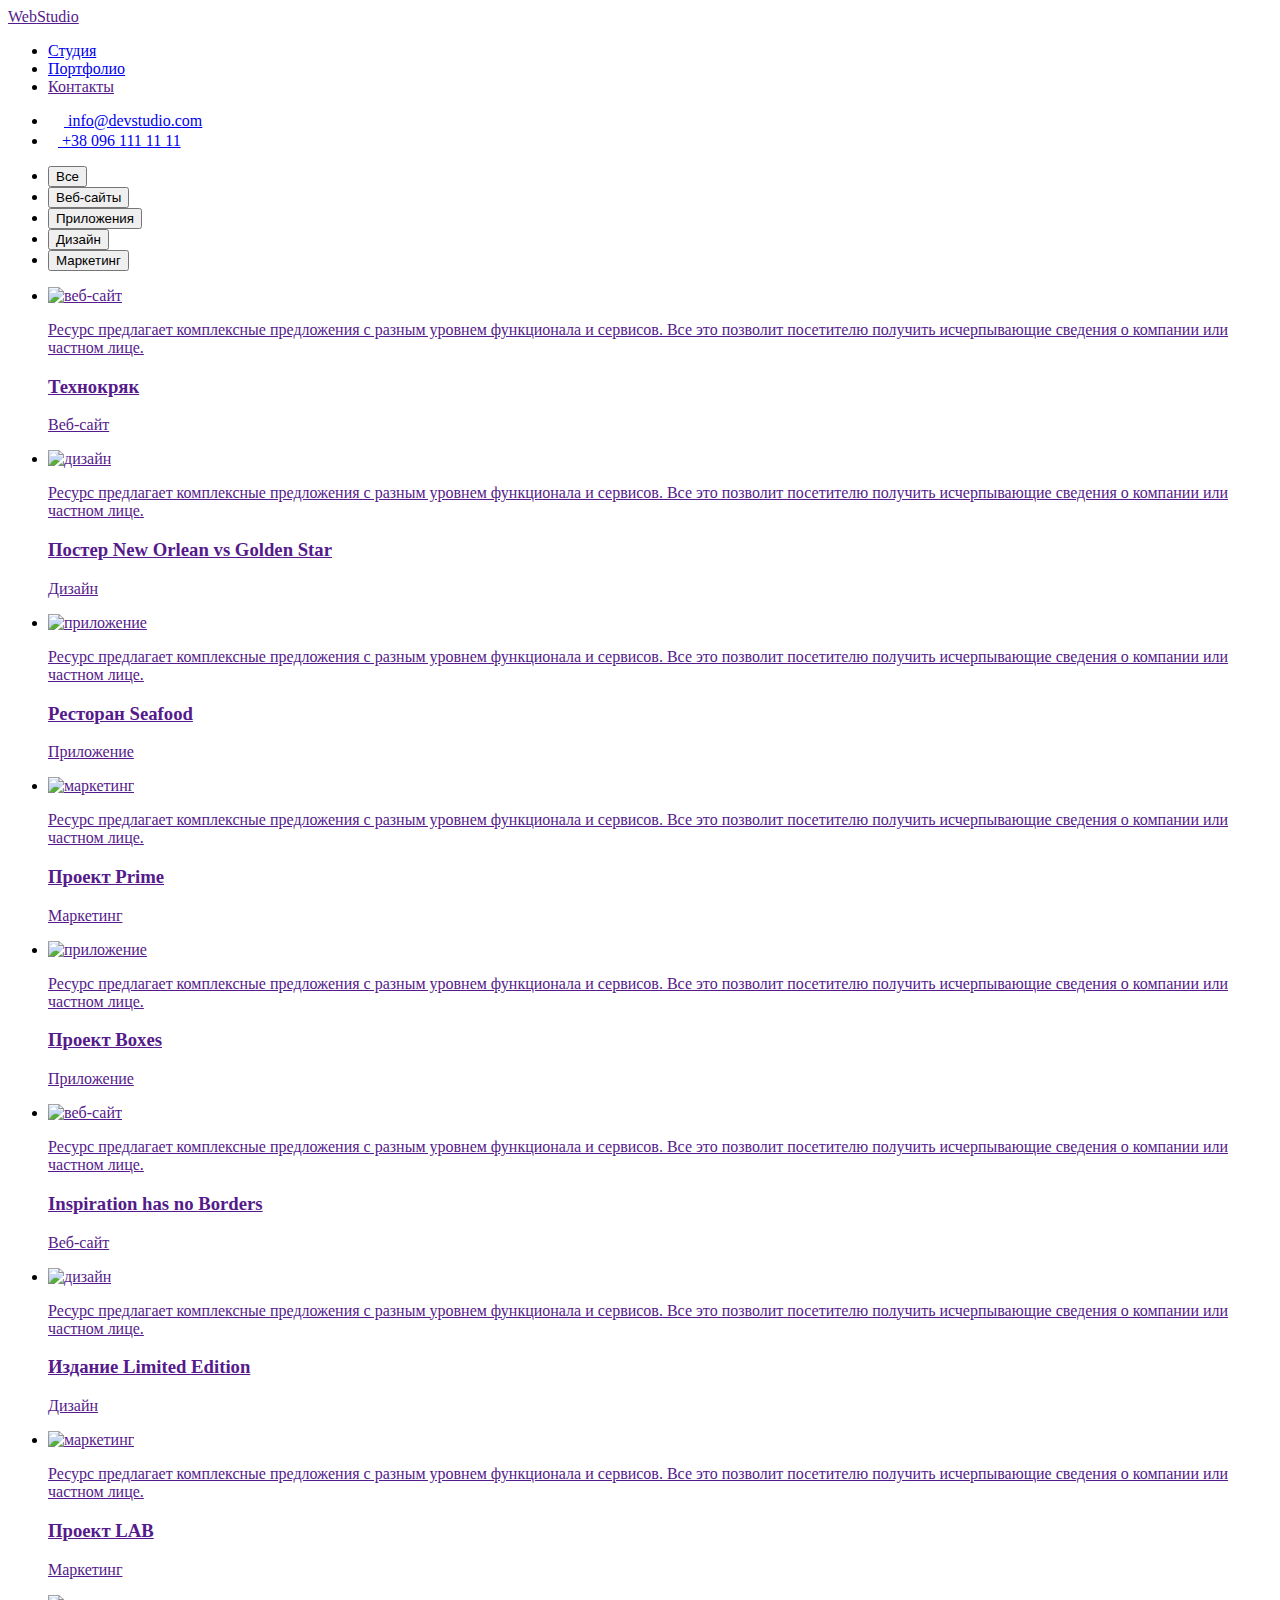
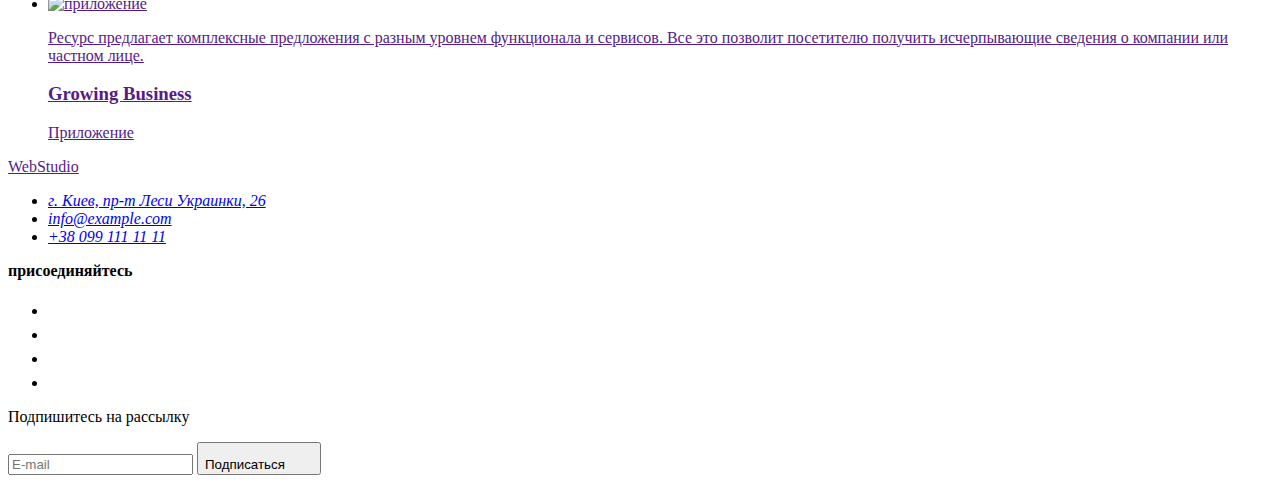
==== portfolio.html @ 30b3a6b4 "7.0" ====
<!DOCTYPE html>
<html lang="ru">
<head>
    <meta charset="UTF-8">
    <meta http-equiv="X-UA-Compatible" content="IE=edge">
    <meta name="viewport" content="width=device-width, initial-scale=1.0">
    <title>Document</title>
    <link rel="preconnect" href="https://fonts.googleapis.com">
<link rel="preconnect" href="https://fonts.gstatic.com" crossorigin>
<link href="https://fonts.googleapis.com/css2?family=Raleway:wght@700&family=Roboto:wght@400;500;700;900&display=swap" rel="stylesheet">
<link rel="stylesheet" href="https://cdnjs.cloudflare.com/ajax/libs/modern-normalize/1.1.0/modern-normalize.min.css" integrity="sha512-wpPYUAdjBVSE4KJnH1VR1HeZfpl1ub8YT/NKx4PuQ5NmX2tKuGu6U/JRp5y+Y8XG2tV+wKQpNHVUX03MfMFn9Q==" crossorigin="anonymous" referrerpolicy="no-referrer" />
<link rel="stylesheet" href="./css/styles.css" />
</head>
<body>
    
    <header class="header">
        <div class="container">
    <nav class="header-nav">
        <a class="logo link" href="" lang="en">Web<span class="logo-accent">Studio</span></a>
        
    <ul class="header-list list"> 
        <li class="header-item"><a href="./index.html" class="header-link link studia ">Студия</a></li>
        <li class="header-item"><a href="./portfolio.html" class="header-link link portfolio curent">Портфолио</a></li>
        <li class="header-item"><a href="" class="header-link link contacts">Контакты</a></li>
    </ul>
    </nav>
    <ul class="header-connect list">
        <li class="header-connect-item"><a href="mailto:info@devstudio.com" class="header-mail link">
            <svg class="header-icon" width="16" height="12">
                <use href="./img/icons-four.svg#icon-envelope"></use>
            </svg> info@devstudio.com</a>
        </li>
        <li class="header-connect-item"><a href="tel:+380961111111" class="header-tel link">
            <svg class="header-icon" width="10" height="16">
                <use href="./img/icons-four.svg#icon-Vector"></use>
            </svg> +38 096 111 11 11</a>
        </li>
    </ul>
    </div>
    
    </header>
    <main>
<section class="main-box">
    <div class="container">
    <ul class="main-list list">
        <li class="main-item"><button type="button" class="main-btn">Все</button></li>
        <li class="main-item"><button type="button" class="main-btn">Веб-сайты</button></li>
        <li class="main-item"><button type="button" class="main-btn">Приложения</button></li>
        <li class="main-item"><button type="button" class="main-btn">Дизайн</button></li>
        <li class="main-item"><button type="button" class="main-btn">Маркетинг</button></li>
    </ul>
    <ul class="box-list list">
        <li class="box-item">
            <div class="box-wrap"><a href="" class="box-link link"> <img src="./images/img1.jpg" alt="веб-сайт" width="370" height="294" class="box-photo">
                <p class="box-pre-text">Ресурс предлагает комплексные предложения с разным уровнем функционала и сервисов. Все это позволит посетителю получить исчерпывающие сведения о компании или частном лице.</p>
            </div>
        <div class="about-box">
        <h3 class="box-title">Технокряк</h3>
                    <p class="box-text">Веб-сайт</p>
            </div>    
        </a>
        </li>
        <li class="box-item " >
            <div class="box-wrap">
                <a href="" class="box-link link">  <img src="./images/img2.jpg" alt="дизайн" width="370" height="294" class="box-photo">
                    <p class="box-pre-text">Ресурс предлагает комплексные предложения с разным уровнем функционала и сервисов. Все это позволит посетителю получить исчерпывающие сведения о компании или частном лице.</p>
            </div>
        <div class="about-box">     
        <h3 class="box-title">Постер New Orlean vs Golden Star</h3>
                    <p class="box-text">Дизайн</p>
        </div>     
            </a>
        </li>
        <li class="box-item">
            <div class="box-wrap">
                <a href="" class="box-link link"><img src="./images/img3.jpg" alt="приложение" width="370" height="294" class="box-photo">
                    <p class="box-pre-text">Ресурс предлагает комплексные предложения с разным уровнем функционала и сервисов. Все это позволит посетителю получить исчерпывающие сведения о компании или частном лице.</p>
            </div>
            <div class="about-box">   
            <h3 class="box-title">Ресторан Seafood</h3>
                    <p class="box-text">Приложение</p>
            </div>    
        </a>
        </li>
        <li class="box-item">
            <div class="box-wrap">
                <a href="" class="box-link link"><img src="./images/img4.jpg" alt="маркетинг" width="370" height="294" class="box-photo">
                    <p class="box-pre-text">Ресурс предлагает комплексные предложения с разным уровнем функционала и сервисов. Все это позволит посетителю получить исчерпывающие сведения о компании или частном лице.</p>
            </div>
            <div class="about-box">    
            <h3 class="box-title">Проект Prime</h3>
                    <p class="box-text">Маркетинг</p>
            </div>    
            </a>
        </li>
        <li class="box-item">
            <div class="box-wrap">
                <a href="" class="box-link link"><img src="./images/img5.jpg" alt="приложение" width="370" height="294" class="box-photo">
                    <p class="box-pre-text">Ресурс предлагает комплексные предложения с разным уровнем функционала и сервисов. Все это позволит посетителю получить исчерпывающие сведения о компании или частном лице.</p>
            </div>
            <div class="about-box">    
            <h3 class="box-title">Проект Boxes</h3>
                    <p class="box-text">Приложение</p>
            </div>    
            </a>
        </li>
        <li class="box-item">
            <div class="box-wrap">
                <a href="" class="box-link link"><img src="./images/img6.jpg" alt="веб-сайт" width="370" height="294" class="box-photo">
                    <p class="box-pre-text">Ресурс предлагает комплексные предложения с разным уровнем функционала и сервисов. Все это позволит посетителю получить исчерпывающие сведения о компании или частном лице.</p>
            </div>
            <div class="about-box">    
            <h3 class="box-title">Inspiration has no Borders</h3>
                    <p class="box-text">Веб-сайт</p>
            </div>    
            </a>
        </li>
        <li class="box-item">
            <div class="box-wrap">
                <a href="" class="box-link link"><img src="./images/img7.jpg" alt="дизайн" width="370" height="294" class="box-photo">
                    <p class="box-pre-text">Ресурс предлагает комплексные предложения с разным уровнем функционала и сервисов. Все это позволит посетителю получить исчерпывающие сведения о компании или частном лице.</p>
            </div>
            <div class="about-box">    
            <h3 class="box-title">Издание Limited Edition</h3>
                    <p class="box-text">Дизайн</p>
            </div>    
            </a>
        </li>
        <li class="box-item">
            <div class="box-wrap">
                <a href="" class="box-link link"><img src="./images/img8.jpg" alt="маркетинг" width="370" height="294" class="box-photo">
                    <p class="box-pre-text">Ресурс предлагает комплексные предложения с разным уровнем функционала и сервисов. Все это позволит посетителю получить исчерпывающие сведения о компании или частном лице.</p>
            </div>
            <div class="about-box">    
            <h3 class="box-title">Проект LAB</h3>
                    <p class="box-text">Маркетинг</p>
            </div>    
            </a>
        </li>
        <li class="box-item">
            <div class="box-wrap">
                <a href="" class="box-link link"><img src="./images/img9.jpg" alt="приложение" width="370" height="294" class="box-photo">
                    <p class="box-pre-text">Ресурс предлагает комплексные предложения с разным уровнем функционала и сервисов. Все это позволит посетителю получить исчерпывающие сведения о компании или частном лице.</p>
            </div>
            <div class="about-box">    
            <h3 class="box-title">Growing Business</h3>
                    <p class="box-text">Приложение</p>
            </div>    
            </a>
        </li>
    </ul>
</div>
</section>
    </main>
    <footer class="footer">
        <div class="footer-container container">
        <div class="address-container">   
        <a class="logo link" href="" lang="en">Web<span class="logo-accent-two">Studio</span></a>
        <address>
            <ul class="footer-list list">
            <li class="footer-item"><a href="https://bit.ly/3pXMvUd" target="_blank" rel="noopener noreferrer" class="footer-link-place link">г. Киев, пр-т
                Леси Украинки, 26</a> </li>
            <li class="footer-item"><a href="mailto:info@example.com" class="footer-mail link">info@example.com</a> </li>
            <li class="footer-item"><a href="tel:+380991111111" class="footer-tel link">+38 099 111 11 11</a> </li>
            </ul>
        </address>
        </div>
        <div class="join">
            <strong class="join-title">присоединяйтесь</strong>
            <ul class="join-list list">
                <li class="join-item">
                    <a href="" class="join-link link">
                        <svg class="join-icon" width="20" height="20">
                            <use href="./img/icons.svg#icon-instagram-2-1"></use>
                        </svg>
                    </a>
                </li>
                <li class="join-item">
                    <a href="" class="join-link link">
                        <svg class="join-icon" width="20" height="20">
                            <use href="./img/icons.svg#icon-twitter-1-1"></use>
                        </svg>
                    </a>
                </li>
                <li class="join-item">
                    <a href="" class="join-link link">
                        <svg class="join-icon" width="20" height="20">
                            <use href="./img/icons.svg#icon-facebook-1-1"></use>
                        </svg>
                    </a>
                </li>
                <li class="join-item">
                    <a href="" class="join-link link">
                        <svg class="join-icon" width="20" height="20">
                            <use href="./img/icons.svg#icon-linkedin-1-1"></use>
                        </svg>
                    </a>
                </li>
            </ul>
        </div>
        <div class="sub-footer">
        <p class="join-title">Подпишитесь на рассылку</p>
            <form class="footer-form">
                <label for="email" class="footer-label"></label>
                <input type="email" id="email" name="email" class="footer-input" placeholder="E-mail">
            <button type="button" class="form-btn">Подписаться
                <svg class="send-icon" width="24" height="24">
                    <use href="./img/modal-icons.svg#icon-icon-send"></use>
                </svg>
            </button>
            </form>  
        </div>
        </div>
        </footer>
</body>
</html>
<!-- <section class="work">
    <div class="container">
    <h2 class="work-title">Чем мы занимаемся</h2>
    <ul class="work-list list">
        <li class="work-item">
            <img src="img/cod.jpg" alt="верстка" width="370" height="294" class="work-pict"> 
        </li>
        <li class="work-item"> 
            <img src="img/telephone.jpg" alt="верстка" width="370" height="294"  class="work-pict">
        </li>
        <li class="work-item">
            <img src="img/laptop.jpg" alt="верстка" width="370" height="294" class="work-pict">
        </li>
    </ul>
    <ul class="work-pre-list list">
        <li class="work-pre-item">
            <p class="pre-text">Десктопные приложения</p>
        </li>
        <li class="work-pre-item">
            <p class="pre-text">Мобильные приложения</p>
        </li>
        <li class="work-pre-item">
            <p class="pre-text">Дизайнерские решения</p>
        </li>
    </ul>
    </div>
    </section> -->
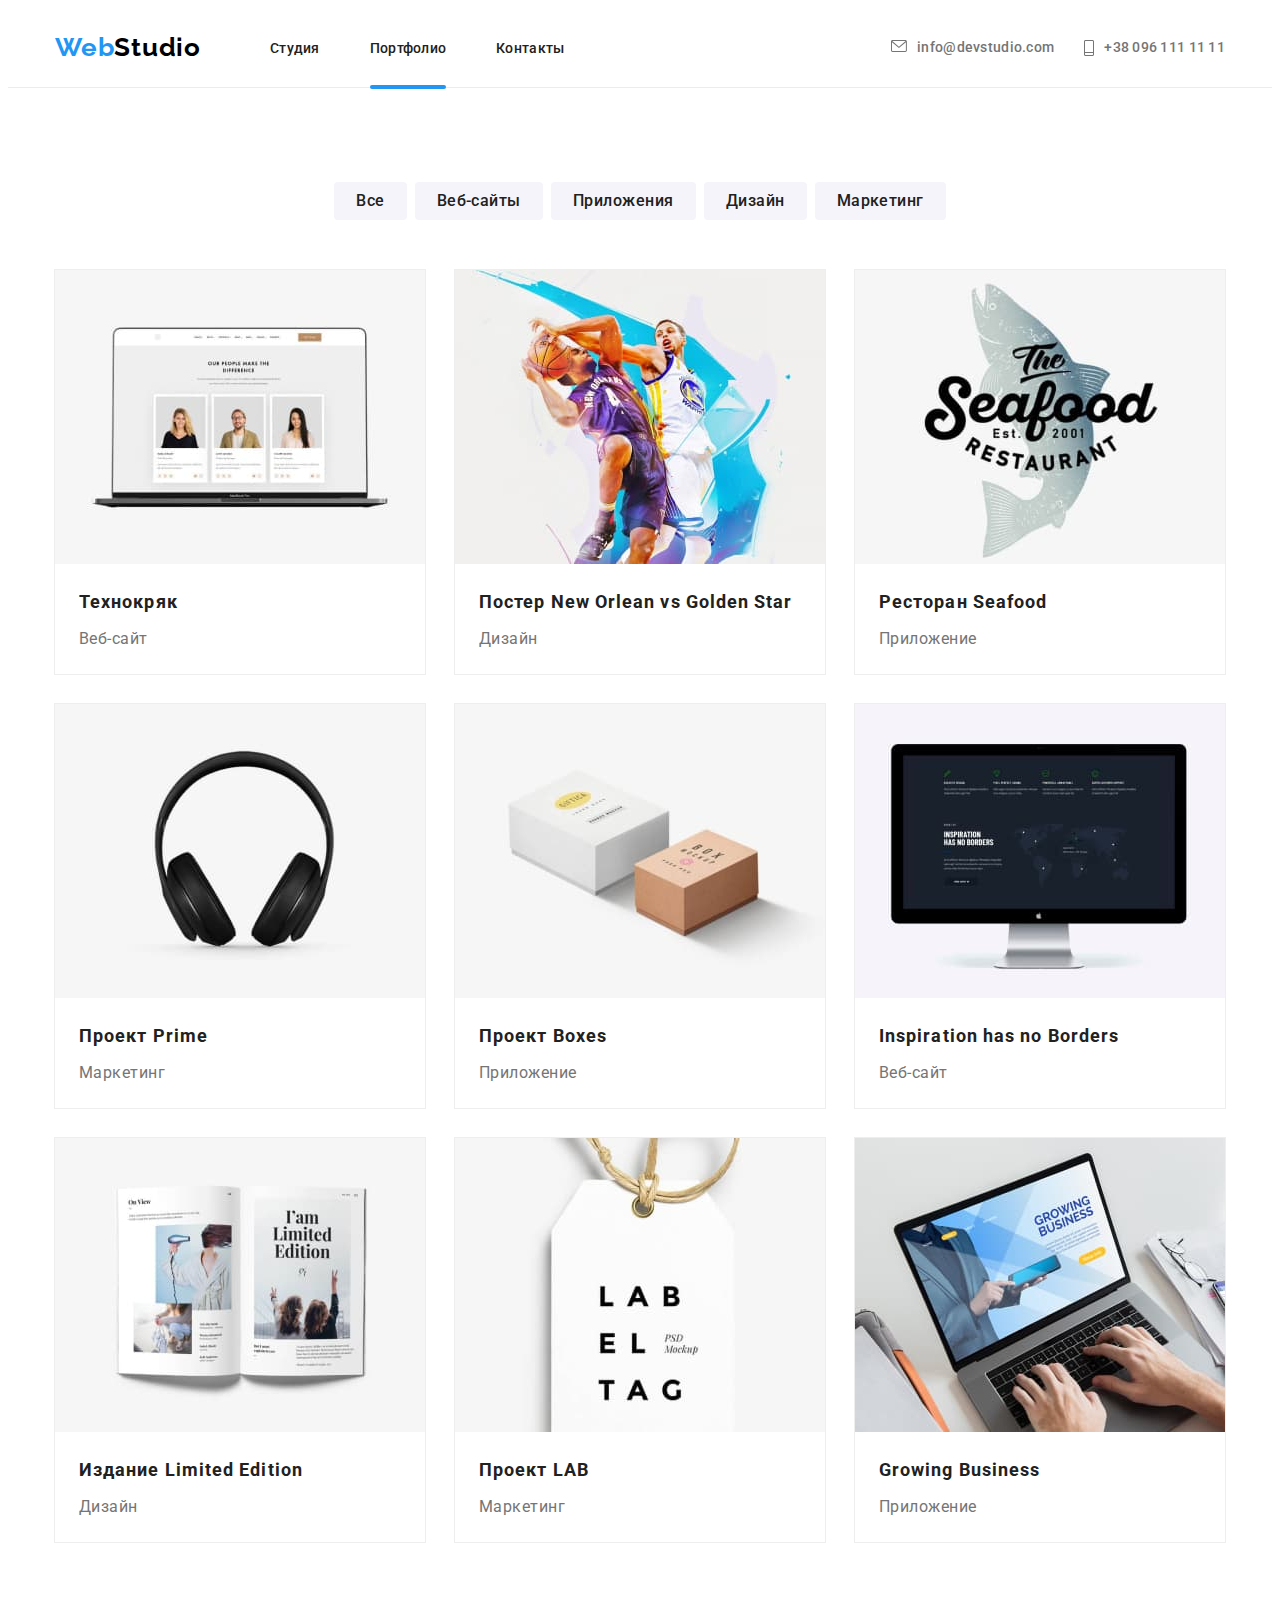
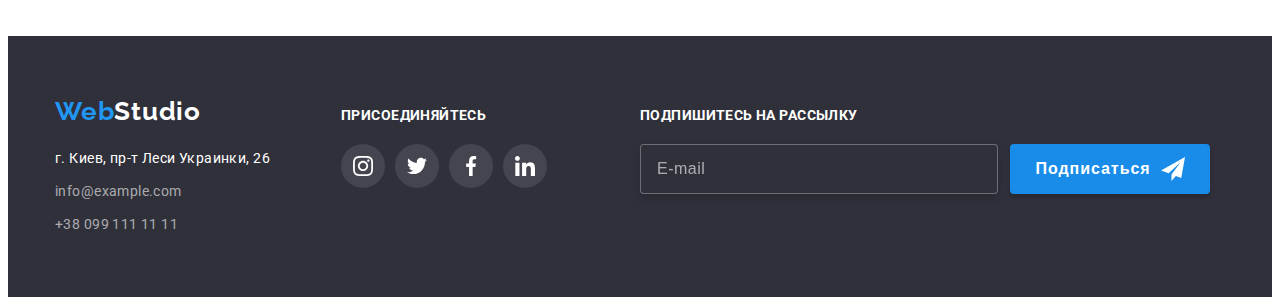
==== commit b6f8e24f: "7.2" ====
--- a/portfolio.html
+++ b/portfolio.html
@@ -9,7 +9,8 @@
 <link rel="preconnect" href="https://fonts.gstatic.com" crossorigin>
 <link href="https://fonts.googleapis.com/css2?family=Raleway:wght@700&family=Roboto:wght@400;500;700;900&display=swap" rel="stylesheet">
 <link rel="stylesheet" href="https://cdnjs.cloudflare.com/ajax/libs/modern-normalize/1.1.0/modern-normalize.min.css" integrity="sha512-wpPYUAdjBVSE4KJnH1VR1HeZfpl1ub8YT/NKx4PuQ5NmX2tKuGu6U/JRp5y+Y8XG2tV+wKQpNHVUX03MfMFn9Q==" crossorigin="anonymous" referrerpolicy="no-referrer" />
-<link rel="stylesheet" href="./css/styles.css" />
+<!-- <link rel="stylesheet" href="./css/styles.css" /> -->
+<link rel="stylesheet" href="./css/main.min.css">
 </head>
 <body>
     
--- a/css/styles.css
+++ b/css/styles.css
@@ -0,0 +1,979 @@
+:root {
+    --header-color: #212121;
+    --title-color:#212121;
+    --text-color:#757575;
+    --btn-color:#2196F3;
+    --second-title-color:#FFFFFF;
+    --logo-colar:#2196F3;
+    --header-link-color:#757575;
+    --second-btn-color:#212121;
+}
+img {
+  display: block;
+}
+
+* {
+  box-sizing: border-box;
+}
+address {
+  font-style: normal;
+}
+p, h1, h2, h3, h4, h5, h6{
+  margin: 0;
+}
+ul{
+  margin: 0;
+  padding-left: 0;
+}
+
+
+body{
+font-family: 'Roboto', sans-serif;
+color: #212121;
+
+}
+.list {
+    list-style: none;
+}
+.link {
+    text-decoration: none;
+}
+.container {
+  width: 1200px;
+  margin: 0 auto;
+  padding-left: 15px;
+  padding-right: 15px;
+}
+                                          /*header*/
+.header {
+  padding-top: 24px;
+  padding-bottom: 24px;
+  border-bottom: 1px solid #ECECEC;
+}
+.logo {font-family: 'Raleway',sans-serif;
+    font-style: normal;
+    font-weight: 700;
+    font-size: 26px;
+    line-height: 1.19;
+    letter-spacing: 0.03em;
+    color: var(--logo-colar);
+    width: 145px;
+    height: 31px;
+  }
+  .logo {
+    margin-right: 70px;
+  }
+    .logo-accent {
+        color: black;
+    }
+    .logo-accent-two{
+      color: #FFFFFF;
+    }
+    .header-list {
+      display: flex;;
+    }
+    .curent::after{
+      position: absolute;
+      
+      bottom: -1px;
+      content: "";
+      display: block;
+      width: 100%;
+      height: 4px;
+      background-color: #2196F3;
+      border-radius: 2px;
+      
+      }
+    .header-nav {
+      display: flex;
+      align-items: center;
+    }
+    .header .container {
+    display: flex;
+    align-items: center;
+    }
+  .header-link {
+    padding-top: 32px;
+    padding-bottom: 32px;
+    position: relative;
+    font-weight: 500;
+    font-size: 14px;
+    line-height: 1.14;  
+    letter-spacing: 0.02em;
+    color: var(--header-color);
+    transition: color 250ms cubic-bezier(0.4, 0, 0.2, 1);
+    
+  }
+
+  .header-item {
+  margin-right: 50px;
+
+  }
+  .header-item:last-child {
+    margin-right: 0;
+  }
+  
+  .header-mail {
+      
+  font-weight: 500;
+  font-size: 14px;
+  line-height: 1.14;
+  letter-spacing: 0.02em;
+  color: var(--header-link-color);
+  margin-right: 30px;
+  transition: color 250ms cubic-bezier(0.4, 0, 0.2, 1);
+  }
+  .header-tel {
+    font-weight: 500;
+    font-size: 14px;
+    line-height: 1.14;
+    letter-spacing: 0.02em;
+    color: var(--header-link-color);
+    transition: color 250ms cubic-bezier(0.4, 0, 0.2, 1);
+  }
+  .header-connect {
+    margin-left: auto;
+    display: flex;
+  }
+  .header-tel, .header-mail {
+  
+  display: flex;
+  }
+  .header-icon {
+    fill: #757575;
+    margin-right: 10px;  
+    transition: color 250ms cubic-bezier(0.4, 0, 0.2, 1);
+  }
+
+  .header-link:hover,
+  .header-link:focus {
+    color: var(--btn-color);
+  }
+  .header-mail:hover,
+  .header-mail:focus {
+    color: var(--btn-color);
+  }
+  .header-mail:hover .header-icon,
+  .header-mail:focus .header-icon {
+    fill: var(--btn-color);
+  }
+  .header-tel:hover,
+  .header-tel:focus {
+    color: var(--btn-color);
+  }
+
+  .header-tel:hover .header-icon,
+  .header-tel:focus .header-icon{
+    color: var(--btn-color);
+    fill: var(--btn-color);
+  }
+
+  .business-btn:hover,
+  .business-btn:focus {
+    background: var(--btn-color);
+  }
+  .main-btn:hover,
+  .main-btn:focus {
+    background: var(--btn-color);
+    color: #FFFFFF;
+    box-shadow: 0px 3px 1px rgba(0, 0, 0, 0.1), 0px 1px 2px rgba(0, 0, 0, 0.08), 0px 2px 2px rgba(0, 0, 0, 0.12);
+  }
+  .footer-link-place:hover,
+  .footer-link-place:focus {
+    color: var(--btn-color);
+  }
+  .footer-mail:hover,
+  .footer-mail:focus {
+    color: var(--btn-color);
+  }
+  .footer-tel:hover,
+  .footer-tel:focus {
+    color: var(--btn-color);
+
+  }
+                                        /*main*/
+
+  .business{
+  background: #2F303A;
+  background-image: linear-gradient(rgba(47, 48, 58, 0.4),
+  rgba(47, 48, 58, 0.4)), url(../img/photo_bg.jpg);
+  max-width: 1600px;  
+  margin: 0px auto;
+  background-repeat: no-repeat;
+  background-position: center;
+  background-size: cover;
+  padding-top: 200px;
+  padding-bottom: 200px;
+}                                        
+.main-title {
+    font-weight: 900;
+font-size: 44px;
+line-height: 1.36;
+color:var(--second-title-color);
+text-align: center;
+margin-bottom: 30px;
+width: 696px;
+margin-left: auto;
+margin-right: auto;
+}
+
+
+  .business-btn {
+    font-family: 'Roboto';
+    font-style: normal;
+    font-weight: 700;
+    font-size: 16px;
+    line-height: 1.88;
+    min-width: 200px;
+    height: 50px;
+    margin: 0 auto;
+    display: block;
+    background: #2196F3;
+    box-shadow: 0px 4px 4px rgba(0, 0, 0, 0.15);
+    border-radius: 4px;
+    color: #FFFFFF;
+    transition: color 250ms linear, background 250ms linear ;
+    border: transparent;
+  }   
+  .option {
+    padding-top: 94px;
+    padding-bottom: 94px;
+  }
+    .option-list {
+    display: flex;
+
+    }
+    .option-item:not(:last-child) {
+      margin-right: 30px;
+    }
+    .option-item {
+      width: 270px;
+    }
+  
+  .option-item-title {
+    font-weight: 700;
+    font-size: 14px;
+    line-height: 1.14;
+    letter-spacing: 0.03em;
+    text-transform: uppercase;
+    color: var(--title-color);
+    margin-bottom: 10px;
+  } 
+  .option-item-text {
+    font-size: 14px;
+    line-height: 1.71;
+    letter-spacing: 0.03em;
+    
+    color: var(--text-color);
+  }     
+
+  .option-soc-list {
+  display: flex;
+  justify-content: center;
+  }
+
+  .option-soc-item {
+    width: 270px;
+    height: 120px;
+    background: #F5F4FA;
+    border-radius: 4px;
+    margin-bottom: 30px;
+    margin-left: 30px;
+  }
+
+  .option-soc-item:first-child {
+    margin-left: 0px;
+  }
+
+  .option-soc {
+    display: flex;
+    width: 100%;
+    height: 100%;
+    justify-content: center;
+    align-items: center;
+  }
+
+
+
+
+  .work {
+    padding-bottom: 94px;
+  }
+  .work-title {
+    font-weight: 700;
+    font-size: 36px;
+    line-height: 1.17;
+    letter-spacing: 0.03em;
+    color: var(--title-color);
+    margin-bottom: 50px;
+    text-align: center;
+  }   
+  .work-list {
+    display: flex;
+  }
+  .work-item:not(:last-child) {
+    margin-right: 30px;
+
+  } 
+  
+  
+  
+  .thumb {
+    position: relative;
+    
+
+  }
+  .thumb> .pre-text {
+    position: absolute;
+    left: 0;
+    bottom: 0;
+    color:#FFFFFF ;
+    background-color: rgba(47, 48, 58, 0.8);
+    display: flex;
+    align-items: center;
+    justify-content: center;
+    width: 370px;
+    height: 70px;
+    
+  }
+
+  .pre-text {
+    font-weight: 700;
+    font-size: 14px;
+    line-height: 1.14;
+    text-align: center;
+    letter-spacing: 0.03em;
+    text-transform: uppercase;
+    color: #FFFFFF;
+    
+  }
+  
+  .hero {
+    background: #F5F4FA;
+    padding-top: 94px;
+    padding-bottom: 94px; 
+  }
+  .hero-title {
+    font-weight: 700;
+    font-size: 36px;
+    line-height: 1.17;
+    letter-spacing: 0.03em;
+    color: var(--title-color);
+    text-align: center;
+    margin-bottom: 50px;
+  }  
+  .hero-list {
+    display: flex;
+    margin: -15px;
+  }
+  /* .hero-item:not(:last-child) {
+    margin-right: 30px; 
+
+  } */
+  .hero-item {
+    /* flex-basic: calc((100% - 120px) / 4); */
+    flex-basis: calc(100% / 4 - 30px);
+    margin: 15px;
+    box-shadow: 0px 1px 3px rgba(0, 0, 0, 0.12), 0px 1px 1px rgba(0, 0, 0, 0.14), 0px 2px 1px rgba(0, 0, 0, 0.2);
+    border-radius: 0px 0px 4px 4px; 
+  }
+  .about-people {
+    padding-top: 30px;
+    padding-bottom: 30px;
+    text-align: center;
+    background-color: #FFFFFF;
+    border-radius: 4px;
+  }
+
+  .hero-name {
+    font-weight: 500;
+    font-size: 16px;
+    line-height: 1.19;
+    letter-spacing: 0.03em;
+    color: var(--title-color);
+    margin-bottom: 10px;
+  }     
+  .hero-work {
+    font-size: 16px;
+    line-height: 1.19;
+    letter-spacing: 0.03em;
+    
+    color: var(--text-color);
+    margin-bottom: 16px;
+  }   
+
+  .hero-soc-list {
+    display: flex;
+    justify-content: center;
+  }
+
+  .hero-soc-item {
+    width: 44px;
+    height: 44px;
+    margin-left: 10px;
+
+  }
+  
+  .hero-soc-item:first-child {
+    margin-left: 0px;
+  }
+
+  .hero-soc-link {
+    display: flex;
+    align-items: center; 
+    justify-content: center; 
+    width: 100%;
+    height: 100%;
+    border-radius: 50px;
+    transition: background 250ms cubic-bezier(0.4, 0, 0.2, 1);
+  }
+  .hero-soc-icon {
+    fill:  #AFB1B8;
+    transition: fill 250ms cubic-bezier(0.4, 0, 0.2, 1)
+  }
+
+  .hero-soc-link:hover,
+  .hero-soc-link:focus {
+    background: #2196F3;
+  }
+
+  .hero-soc-link:hover .hero-soc-icon,
+  .hero-soc-link:focus .hero-soc-icon {
+    fill: #FFFFFF;
+  }
+  
+  .customers {
+    padding-top: 94px;
+    padding-bottom: 94px;
+    
+  }
+
+  .customers-title {
+    font-weight: 700;
+    font-size: 36px;
+    line-height: 1.17;
+    text-align: center;
+    letter-spacing: 0.03em;
+    color: #212121;
+    text-align: center;
+    margin-bottom: 50px;
+  }
+  .customers-list {
+    display: flex;
+    justify-content: center;
+  }
+
+  .customers-item {
+    width: 170px;
+    height: 92px;
+    margin-left: 30px; 
+    border: 1px solid #AFB1B8;
+    border-radius: 4px;
+  }
+  .customers-item:first-child {
+    margin-left: 0px;
+  }
+
+  .customers-icon {
+    fill: #AFB1B8;
+    transition: fill 250ms cubic-bezier(0.4, 0, 0.2, 1);
+  }
+
+  .customers-link {
+    display: flex;
+    align-items: center ;
+    justify-content: center;
+    width: 100%;
+    height: 100%;
+    transition: background 250ms cubic-bezier(0.4, 0, 0.2, 1);
+  }
+  
+  .customers-link:hover,
+  .customers-link:focus {
+    border: 1px solid #2196F3;
+  }
+
+  .customers-link:hover .customers-icon,
+  .customers-link:focus .customers-icon {
+    fill: #2196F3;
+  }
+
+                                    /*footer*/
+  .footer {
+    background: #2F303A;
+    padding-top: 60px;
+    padding-bottom: 60px; 
+    
+  }
+  .footer-container {
+    display: flex;
+    align-items: baseline;
+  }
+  .address-container {
+    margin-right: 70px;
+  }
+  
+  .footer-list {
+    margin-top: 20px;
+  }
+
+  .footer-link-place {
+    font-size: 14px;
+    line-height: 1.71;
+    letter-spacing: 0.03em;
+    color: var(--second-title-color);
+    transition: color 250ms cubic-bezier(0.4, 0, 0.2, 1);
+  }
+  .footer-mail {
+    font-size: 14px;
+    line-height: 1.71;
+    letter-spacing: 0.03em;
+    color: rgba(255, 255, 255, 0.6);
+    transition: color 250ms cubic-bezier(0.4, 0, 0.2, 1);
+  }
+  .footer-tel {
+    font-size: 14px;
+    line-height: 1.71;
+    letter-spacing: 0.03em;
+    color: rgba(255, 255, 255, 0.6);
+    transition: color 250ms cubic-bezier(0.4, 0, 0.2, 1);
+  }
+  .footer-item:not(:last-child) {
+    margin-bottom: 9px;
+
+  } 
+  .join-title {
+    font-weight: 700;
+    font-size: 14px;
+    line-height: 1.14;
+    letter-spacing: 0.03em;
+    color: #FFFFFF;
+    display: block;
+    margin-bottom: 20px;
+    text-transform: uppercase; 
+  }
+
+  .join-list {
+    display: flex;
+    justify-content: center;
+  }  
+  .join-item {
+    width: 44px;
+    height: 44px;
+    margin-left: 10px;
+  }
+  .join-item:first-child {
+    margin-left: 0px;
+  } 
+
+  .join-link {
+    display: flex;
+    justify-content: center;
+    align-items: center;
+    width: 100%;
+    height: 100%;
+    border-radius: 50px;
+    background: rgba(255, 255, 255, 0.1);
+    transition: background 250ms cubic-bezier(0.4, 0, 0.2, 1);
+  }   
+  
+  .join-icon {
+    fill: #FFFFFF;
+  } 
+
+  .join-link:hover,
+  .join-link:focus {
+    background: #2196F3;
+  }
+    
+  
+
+
+                            /*main-portfolio*/
+                            
+  .main-box {
+    padding-top: 94px;
+    padding-bottom: 94px;
+  } 
+
+  .main-btn {
+    font-family: 'Roboto';
+    font-style: normal;
+    font-weight: 500;
+    font-size: 16px;
+    line-height: 1.63;
+    letter-spacing: 0.03em;
+    color: var(--second-btn-color);
+    padding: 6px 22px;
+    background: #F5F4FA;
+    border-radius: 4px;
+    border: #FFFFFF;
+    transition: color 250ms cubic-bezier(0.4, 0, 0.2, 1), background 250ms cubic-bezier(0.4, 0, 0.2, 1);
+    
+  }  
+  .main-list {
+    margin-bottom: 50px;
+    display:flex;
+    justify-content: center;
+  }
+  .main-item:not(:last-child) {
+    margin-right: 8px;
+  }
+  
+  .about-box {
+    padding-top: 20px;
+    padding-bottom: 20px;
+    /* border: 1px solid #EEEEEE; */
+    padding-left: 24px;
+    padding-right: 24px;
+  }
+  .box-list {
+    display: flex;
+    flex-wrap: wrap;
+    margin: -15px;
+  }
+  .box-item {
+  flex-basis: calc(100% / 9 - 30px);
+    margin: 15px; 
+    outline: 1px solid #EEEEEE;
+    transition: box-shadow 250ms cubic-bezier(0.4, 0, 0.2, 1);
+    
+  }
+
+
+  .box-item:hover,
+  .box-item:focus {
+box-shadow: 0px 1px 1px rgba(0, 0, 0, 0.12), 0px 4px 4px 
+rgba(0, 0, 0, 0.06), 1px 4px 6px rgba(0, 0, 0, 0.16);
+  }
+  .box-item:hover .box-pre-text {
+    transform:translateY(0) ;
+  }
+
+  .box-title{
+    font-weight: 700;
+    font-size: 18px;
+    line-height: 2.00;
+    letter-spacing: 0.06em;
+    color: var(--title-color);
+    margin-bottom: 4px;
+  
+  }                                                   
+  .box-text {
+    font-size: 16px;
+    line-height: 1.88;
+    letter-spacing: 0.03em;
+    
+    color: var(--text-color);
+  }  
+  .box-wrap {
+    position: relative;
+    overflow: hidden;
+  }  
+  .box-pre-text {
+    position: absolute;
+    top: 0;
+    font-weight: 400;
+    font-size: 18px;
+    line-height: 1.55;
+    letter-spacing: 0.03em;
+    color: #FFFFFF;
+    background: rgba(33, 150, 243, 0.9);
+    padding: 63px 24px;
+    height: 100%;
+    transform:translateY(100%) ;
+    transition: transform 250ms cubic-bezier(0.4, 0, 0.2, 1);
+  }
+
+  .join {
+    margin-right: 93px;
+  }
+
+  .footer-form {
+    display: flex;
+    align-items: flex-end;
+  }
+  
+  .footer-input {
+    border: 1px solid rgba(255, 255, 255, 0.3);
+    filter: drop-shadow(0px 4px 4px rgba(0, 0, 0, 0.15));
+    border-radius: 4px;
+    background-color: #2F303A;
+    width: 358px;
+    height: 50px;
+    padding-left: 16px;
+    margin-right: 12px;
+  }
+  .form-btn {
+    background: #2196F3;
+    box-shadow: 0px 4px 4px rgba(0, 0, 0, 0.15);
+    border-radius: 4px;
+    width: 200px;
+    height: 50px;
+    font-weight: 700;
+    font-size: 16px;
+    line-height: 1.87;
+    display: flex;
+    align-items: center;
+    justify-content: center;
+    text-align: center;
+    letter-spacing: 0.06em;
+    color: #FFFFFF;
+    /* padding-left: 29px; */
+    border: transparent;
+    padding: 0;
+    border: none;
+  }
+
+  .send-icon {
+    margin-left: 10px;
+    
+    
+    
+  }
+
+  .footer-input::placeholder {
+    font-weight: 400;
+    font-size: 16px;
+    line-height: 20px;
+    display: flex;
+    align-items: center;
+    letter-spacing: 0.03em;
+    color: rgba(255, 255, 255, 0.6);
+  }
+
+  .backdrop {
+    position:fixed;
+    top: 0;
+    left: 0;
+    width: 100%;
+    height: 100%;
+    background: rgba(0, 0, 0, 0.2);
+    transition: opacity 250ms linear, visibility 250ms linear;
+  }
+
+  .backdrop.is-hidden .modal {
+    transform: translate(-50%, -50%) scale(0);
+  }
+
+  .modal {
+    width: 528px;
+    min-height: 581px;
+    top: 50%;
+    left: 50%;
+    transform: translate(-50%, -50%) scale(1);
+    background: #FFFFFF;
+    box-shadow: 0px 1px 3px rgba(0, 0, 0, 0.12), 0px 1px 1px rgba(0, 0, 0, 0.14), 0px 2px 1px rgba(0, 0, 0, 0.2);
+    border-radius: 4px;
+    position: absolute;
+    transition: transform 250ms linear;
+    padding: 40px;
+  }
+
+  .window-btn {
+    position: absolute;
+    top: 8px;
+    right: 8px;
+    width: 30px;
+    height: 30px;
+    background: #FFFFFF;
+    border: 1px solid rgba(0, 0, 0, 0.1);
+    border-radius: 50%;
+    display: flex;
+    align-items: center;
+    justify-content: center;
+    background-color: transparent;
+    transition: border 250ms cubic-bezier(0.4, 0, 0.2, 1);
+  }
+  .window-btn:hover{
+    border: 1px solid #2196F3;
+  }
+  .window-btn:hover .close-icon {
+    fill: #2196F3;
+  }
+
+  .is-hidden {
+    opacity: 0;
+    visibility: hidden;
+    pointer-events: none;
+  }
+
+  .close-icon {
+    fill: #000;
+    transition: fill 250ms cubic-bezier(0.4, 0, 0.2, 1);
+  }
+
+  .modal-title {
+    font-weight: 700;
+    font-size: 20px;
+    line-height: 1.15;
+    text-align: center;
+    letter-spacing: 0.03em;
+    color: #212121;
+    margin-bottom: 12px;
+  }
+
+  .container-form {
+    margin-bottom: 10px;
+  }
+  
+  
+
+  .modal-input {
+    border: 1px solid rgba(33, 33, 33, 0.2);
+    border-radius: 4px;
+    margin: 0;
+    width: 100%;
+    margin-top: 4px;
+    background-color: transparent;
+    height: 40px;
+    padding-left: 42px;
+    outline: transparent;
+    transition: border 250ms cubic-bezier(0.4, 0, 0.2, 1);
+  }
+
+  .modal-input:focus,
+  .modal-input:hover {
+    /* border-color: #2196F3; */
+    border: 1px solid #2196F3;
+    
+
+  }
+  .modal-input:focus + .form-icon,
+  .modal-input:hover + .form-icon{
+    fill: #2196F3;
+  }
+  
+  .modal-label {
+    display: block;
+    font-weight: 400;
+    font-size: 12px;
+    line-height: 1.16;
+    letter-spacing: 0.01em;
+    color: #757575;
+    
+  }
+
+  .modal-textarea {
+    width: 100%;
+    height: 120px;
+    resize: none;
+    margin-top: 4px;
+    border: 1px solid rgba(33, 33, 33, 0.2);
+    border-radius: 4px;
+    padding: 12px 16px;
+    outline: transparent;
+    transition: border 250ms cubic-bezier(0.4, 0, 0.2, 1);
+  }
+  .modal-textarea:focus,
+  .modal-textarea:hover {
+    border: 1px solid #2196F3;
+
+  }
+
+  .modal-textarea::placeholder {
+    font-weight: 400;
+    font-size: 14px;
+    line-height: 1.14;
+    letter-spacing: 0.01em;
+    color: rgba(117, 117, 117, 0.5);
+
+  }
+
+  .input-wrap{
+    position: relative;
+  }
+
+  .form-icon {
+    position: absolute;
+    left: 12px;
+    top: 50%;
+    transform: translateY(-50%);
+    transition: fill 250ms cubic-bezier(0.4, 0, 0.2, 1);
+  }
+
+  .modal-field {
+    margin-top: 20px;
+    margin-bottom: 30px;
+    display: flex;
+    justify-content: center;
+    align-items: center;
+  }
+
+  .input-check{ 
+    background: #212121;
+  }
+  .input-check:focus {
+    outline: 1px solid #2196F3;
+    border: #2196F3;
+  }
+
+  .label-check   {
+    font-weight: 400;
+    font-size: 14px;
+    line-height: 1.71;
+    letter-spacing: 0.03em;
+    color: #757575;
+    display: flex;
+    align-items: center;
+  }
+  .label-link {
+    color: #2196F3;
+  }
+  .label-check span {
+    content: '';
+    width: 16px;
+    height: 15px;
+    border: 2px solid #212121;
+    border-radius: 2px;
+    margin-right: 8px;
+    display: flex;
+    align-items: center;
+    justify-content: center;
+  }
+  .check-icon {
+    fill: transparent;
+  }
+  .input-check:checked + .label-check span {
+    background-color: #2196F3;
+    border: none;
+  }
+  .input-check:checked + .label-check .check-icon {
+    fill: #FFFFFF;
+  }
+
+
+  .visually-hidden {
+    position: absolute;
+    white-space: nowrap;
+    width: 1px;
+    height: 1px;
+    overflow: hidden;
+    border: 0;
+    padding: 0;
+    clip: rect(0 0 0 0);
+    clip-path: inset(50%);
+    margin: -1px;
+  }
+  
+  .form-btn {
+    width:200px;
+    height: 50px;
+    background: #188CE8;
+    box-shadow: 0px 4px 4px rgba(0, 0, 0, 0.15);
+    border-radius: 4px;
+    border: none;
+    font-weight: 700;
+    font-size: 16px;
+    line-height: 1.88;
+    display: flex;
+    align-items: center;
+    text-align: center;
+    letter-spacing: 0.06em;
+    color: #FFFFFF;
+    align-self: center;
+    margin: 0 auto;
+
+
+  }
+
--- a/css/main.min.css
+++ b/css/main.min.css
@@ -0,0 +1 @@
+:root{--header-color: #212121;--title-color:#212121;--text-color:#757575;--btn-color:#2196F3;--second-title-color:#FFFFFF;--logo-colar:#2196F3;--header-link-color:#757575;--second-btn-color:#212121}img{display:block}*{box-sizing:border-box}address{font-style:normal}p,h1,h2,h3,h4,h5,h6{margin:0}ul{margin:0;padding-left:0}body{font-family:"Roboto",sans-serif;color:#212121}.list{list-style:none}.link{text-decoration:none}.visually-hidden{position:absolute;white-space:nowrap;width:1px;height:1px;overflow:hidden;border:0;padding:0;clip:rect(0 0 0 0);clip-path:inset(50%);margin:-1px}.container{width:1200px;margin:0 auto;padding-left:15px;padding-right:15px}.business-btn{font-family:"Roboto";font-style:normal;font-weight:700;font-size:16px;line-height:1.88;min-width:200px;height:50px;margin:0 auto;display:block;background:#2196f3;box-shadow:0px 4px 4px rgba(0,0,0,.15);border-radius:4px;color:#fff;transition:color 250ms linear,background 250ms linear;border:rgba(0,0,0,0)}.main-btn{font-family:"Roboto";font-style:normal;font-weight:500;font-size:16px;line-height:1.63;letter-spacing:.03em;color:var(--second-btn-color);padding:6px 22px;background:#f5f4fa;border-radius:4px;border:#fff;transition:color 250ms cubic-bezier(0.4, 0, 0.2, 1),background 250ms cubic-bezier(0.4, 0, 0.2, 1)}.form-btn{background:#2196f3;box-shadow:0px 4px 4px rgba(0,0,0,.15);border-radius:4px;width:200px;height:50px;font-weight:700;font-size:16px;line-height:1.87;display:flex;align-items:center;justify-content:center;text-align:center;letter-spacing:.06em;color:#fff;border:rgba(0,0,0,0);padding:0;border:none}.window-btn{position:absolute;top:8px;right:8px;width:30px;height:30px;background:#fff;border:1px solid rgba(0,0,0,.1);border-radius:50%;display:flex;align-items:center;justify-content:center;background-color:rgba(0,0,0,0);transition:border 250ms cubic-bezier(0.4, 0, 0.2, 1)}.form-btn{width:200px;height:50px;background:#188ce8;box-shadow:0px 4px 4px rgba(0,0,0,.15);border-radius:4px;border:none;font-weight:700;font-size:16px;line-height:1.88;display:flex;align-items:center;text-align:center;letter-spacing:.06em;color:#fff;align-self:center;margin:0 auto}.header{padding-top:24px;padding-bottom:24px;border-bottom:1px solid #ececec}.logo{font-family:"Raleway",sans-serif;font-style:normal;font-weight:700;font-size:26px;line-height:1.19;letter-spacing:.03em;color:var(--logo-colar);width:145px;height:31px}.logo{margin-right:70px}.logo-accent{color:#000}.logo-accent-two{color:#fff}.header-list{display:flex}.curent::after{position:absolute;bottom:-1px;content:"";display:block;width:100%;height:4px;background-color:#2196f3;border-radius:2px}.header-nav{display:flex;align-items:center}.header .container{display:flex;align-items:center}.header-link{padding-top:32px;padding-bottom:32px;position:relative;font-weight:500;font-size:14px;line-height:1.14;letter-spacing:.02em;color:var(--header-color);transition:color 250ms cubic-bezier(0.4, 0, 0.2, 1)}.header-link:hover,.header-link:focus{color:var(--btn-color)}.header-item{margin-right:50px}.header-item:last-child{margin-right:0}.header-mail{font-weight:500;font-size:14px;line-height:1.14;letter-spacing:.02em;color:var(--header-link-color);margin-right:30px;transition:color 250ms cubic-bezier(0.4, 0, 0.2, 1)}.header-mail:hover,.header-mail:focus{color:var(--btn-color)}.header-tel{font-weight:500;font-size:14px;line-height:1.14;letter-spacing:.02em;color:var(--header-link-color);transition:color 250ms cubic-bezier(0.4, 0, 0.2, 1)}.header-tel:hover,.header-tel:focus{color:var(--btn-color)}.header-connect{margin-left:auto;display:flex}.header-tel,.header-mail{display:flex}.header-icon{fill:#757575;margin-right:10px;transition:color 250ms cubic-bezier(0.4, 0, 0.2, 1)}.header-tel:hover .header-icon,.header-tel:focus .header-icon{color:var(--btn-color);fill:var(--btn-color)}.header-mail:hover .header-icon,.header-mail:focus .header-icon{fill:var(--btn-color)}.business{background:#2f303a;background-image:linear-gradient(rgba(47, 48, 58, 0.4), rgba(47, 48, 58, 0.4)),url(../img/photo_bg.jpg);max-width:1600px;margin:0px auto;background-repeat:no-repeat;background-position:center;background-size:cover;padding-top:200px;padding-bottom:200px}.main-title{font-weight:900;font-size:44px;line-height:1.36;color:var(--second-title-color);text-align:center;margin-bottom:30px;width:696px;margin-left:auto;margin-right:auto}.business-btn{font-family:"Roboto";font-style:normal;font-weight:700;font-size:16px;line-height:1.88;min-width:200px;height:50px;margin:0 auto;display:block;background:#2196f3;box-shadow:0px 4px 4px rgba(0,0,0,.15);border-radius:4px;color:#fff;transition:color 250ms linear,background 250ms linear;border:rgba(0,0,0,0)}.business-btn:hover,.business-btn:focus{background:var(--btn-color)}.option{padding-top:94px;padding-bottom:94px}.option-list{display:flex}.option-item{width:270px}.option-item:not(:last-child){margin-right:30px}.option-item-title{font-weight:700;font-size:14px;line-height:1.14;letter-spacing:.03em;text-transform:uppercase;color:var(--title-color);margin-bottom:10px}.option-item-text{font-size:14px;line-height:1.71;letter-spacing:.03em;color:var(--text-color)}.option-soc-list{display:flex;justify-content:center}.option-soc-item{width:270px;height:120px;background:#f5f4fa;border-radius:4px;margin-bottom:30px;margin-left:30px}.option-soc-item:first-child{margin-left:0px}.option-soc{display:flex;width:100%;height:100%;justify-content:center;align-items:center}.work{padding-bottom:94px}.work-title{font-weight:700;font-size:36px;line-height:1.17;letter-spacing:.03em;color:var(--title-color);margin-bottom:50px;text-align:center}.work-list{display:flex}.work-item:not(:last-child){margin-right:30px}.thumb{position:relative}.thumb>.pre-text{position:absolute;left:0;bottom:0;color:#fff;background-color:rgba(47,48,58,.8);display:flex;align-items:center;justify-content:center;width:370px;height:70px}.pre-text{font-weight:700;font-size:14px;line-height:1.14;text-align:center;letter-spacing:.03em;text-transform:uppercase;color:#fff}.hero{background:#f5f4fa;padding-top:94px;padding-bottom:94px}.hero-title{font-weight:700;font-size:36px;line-height:1.17;letter-spacing:.03em;color:var(--title-color);text-align:center;margin-bottom:50px}.hero-list{display:flex;margin:-15px}.hero-item{flex-basis:calc(25% - 30px);margin:15px;box-shadow:0px 1px 3px rgba(0,0,0,.12),0px 1px 1px rgba(0,0,0,.14),0px 2px 1px rgba(0,0,0,.2);border-radius:0px 0px 4px 4px}.about-people{padding-top:30px;padding-bottom:30px;text-align:center;background-color:#fff;border-radius:4px}.hero-name{font-weight:500;font-size:16px;line-height:1.19;letter-spacing:.03em;color:var(--title-color);margin-bottom:10px}.hero-work{font-size:16px;line-height:1.19;letter-spacing:.03em;color:var(--text-color);margin-bottom:16px}.hero-soc-list{display:flex;justify-content:center}.hero-soc-item{width:44px;height:44px;margin-left:10px}.hero-soc-item:first-child{margin-left:0px}.hero-soc-link{display:flex;align-items:center;justify-content:center;width:100%;height:100%;border-radius:50px;transition:background 250ms cubic-bezier(0.4, 0, 0.2, 1)}.hero-soc-link:hover,.hero-soc-link:focus{background:#2196f3}.hero-soc-icon{fill:#afb1b8;transition:fill 250ms cubic-bezier(0.4, 0, 0.2, 1)}.hero-soc-link:hover .hero-soc-icon,.hero-soc-link:focus .hero-soc-icon{fill:#fff}.customers{padding-top:94px;padding-bottom:94px}.customers-title{font-weight:700;font-size:36px;line-height:1.17;text-align:center;letter-spacing:.03em;color:#212121;text-align:center;margin-bottom:50px}.customers-list{display:flex;justify-content:center}.customers-item{width:170px;height:92px;margin-left:30px;border:1px solid #afb1b8;border-radius:4px}.customers-item:first-child{margin-left:0px}.customers-icon{fill:#afb1b8;transition:fill 250ms cubic-bezier(0.4, 0, 0.2, 1)}.customers-link:hover .customers-icon,.customers-link:focus .customers-icon{fill:#2196f3}.customers-link{display:flex;align-items:center;justify-content:center;width:100%;height:100%;transition:background 250ms cubic-bezier(0.4, 0, 0.2, 1)}.customers-link:hover,.customers-link:focus{border:1px solid #2196f3}.footer{background:#2f303a;padding-top:60px;padding-bottom:60px}.footer-container{display:flex;align-items:baseline}.address-container{margin-right:70px}.footer-list{margin-top:20px}.footer-link-place{font-size:14px;line-height:1.71;letter-spacing:.03em;color:var(--second-title-color);transition:color 250ms cubic-bezier(0.4, 0, 0.2, 1)}.footer-link-place:hover,.footer-link-place:focus{color:var(--btn-color)}.footer-mail{font-size:14px;line-height:1.71;letter-spacing:.03em;color:rgba(255,255,255,.6);transition:color 250ms cubic-bezier(0.4, 0, 0.2, 1)}.footer-mail:hover,.footer-mail:focus{color:var(--btn-color)}.footer-tel{font-size:14px;line-height:1.71;letter-spacing:.03em;color:rgba(255,255,255,.6);transition:color 250ms cubic-bezier(0.4, 0, 0.2, 1)}.footer-tel:hover,.footer-tel:focus{color:var(--btn-color)}.footer-item:not(:last-child){margin-bottom:9px}.join-title{font-weight:700;font-size:14px;line-height:1.14;letter-spacing:.03em;color:#fff;display:block;margin-bottom:20px;text-transform:uppercase}.join-list{display:flex;justify-content:center}.join-item{width:44px;height:44px;margin-left:10px}.join-item:first-child{margin-left:0px}.join-link{display:flex;justify-content:center;align-items:center;width:100%;height:100%;border-radius:50px;background:rgba(255,255,255,.1);transition:background 250ms cubic-bezier(0.4, 0, 0.2, 1)}.join-link:hover,.join-link:focus{background:#2196f3}.join-icon{fill:#fff}.join{margin-right:93px}.footer-form{display:flex;align-items:flex-end}.footer-input{border:1px solid rgba(255,255,255,.3);filter:drop-shadow(0px 4px 4px rgba(0, 0, 0, 0.15));border-radius:4px;background-color:#2f303a;width:358px;height:50px;padding-left:16px;margin-right:12px}.footer-input::placeholder{font-weight:400;font-size:16px;line-height:20px;display:flex;align-items:center;letter-spacing:.03em;color:rgba(255,255,255,.6)}.form-btn{background:#2196f3;box-shadow:0px 4px 4px rgba(0,0,0,.15);border-radius:4px;width:200px;height:50px;font-weight:700;font-size:16px;line-height:1.87;display:flex;align-items:center;justify-content:center;text-align:center;letter-spacing:.06em;color:#fff;border:rgba(0,0,0,0);padding:0;border:none}.send-icon{margin-left:10px}.backdrop{position:fixed;top:0;left:0;width:100%;height:100%;background:rgba(0,0,0,.2);transition:opacity 250ms linear,visibility 250ms linear}.modal{width:528px;min-height:581px;top:50%;left:50%;transform:translate(-50%, -50%) scale(1);background:#fff;box-shadow:0px 1px 3px rgba(0,0,0,.12),0px 1px 1px rgba(0,0,0,.14),0px 2px 1px rgba(0,0,0,.2);border-radius:4px;position:absolute;transition:transform 250ms linear;padding:40px}.backdrop.is-hidden .modal{transform:translate(-50%, -50%) scale(0)}.window-btn{position:absolute;top:8px;right:8px;width:30px;height:30px;background:#fff;border:1px solid rgba(0,0,0,.1);border-radius:50%;display:flex;align-items:center;justify-content:center;background-color:rgba(0,0,0,0);transition:border 250ms cubic-bezier(0.4, 0, 0.2, 1)}.window-btn:hover{border:1px solid #2196f3}.is-hidden{opacity:0;visibility:hidden;pointer-events:none}.close-icon{fill:#000;transition:fill 250ms cubic-bezier(0.4, 0, 0.2, 1)}.window-btn:hover .close-icon{fill:#2196f3}.modal-title{font-weight:700;font-size:20px;line-height:1.15;text-align:center;letter-spacing:.03em;color:#212121;margin-bottom:12px}.container-form{margin-bottom:10px}.modal-input{border:1px solid rgba(33,33,33,.2);border-radius:4px;margin:0;width:100%;margin-top:4px;background-color:rgba(0,0,0,0);height:40px;padding-left:42px;outline:rgba(0,0,0,0);transition:border 250ms cubic-bezier(0.4, 0, 0.2, 1)}.modal-input:focus,.modal-input:hover{border:1px solid #2196f3}.modal-label{display:block;font-weight:400;font-size:12px;line-height:1.16;letter-spacing:.01em;color:#757575}.modal-textarea{width:100%;height:120px;resize:none;margin-top:4px;border:1px solid rgba(33,33,33,.2);border-radius:4px;padding:12px 16px;outline:rgba(0,0,0,0);transition:border 250ms cubic-bezier(0.4, 0, 0.2, 1)}.modal-textarea:focus,.modal-textarea:hover{border:1px solid #2196f3}.modal-textarea::placeholder{font-weight:400;font-size:14px;line-height:1.14;letter-spacing:.01em;color:rgba(117,117,117,.5)}.input-wrap{position:relative}.form-icon{position:absolute;left:12px;top:50%;transform:translateY(-50%);transition:fill 250ms cubic-bezier(0.4, 0, 0.2, 1)}.modal-input:focus+.form-icon,.modal-input:hover+.form-icon{fill:#2196f3}.modal-field{margin-top:20px;margin-bottom:30px;display:flex;justify-content:center;align-items:center}.input-check{background:#212121}.input-check:focus{outline:1px solid #2196f3;border:#2196f3}.label-check{font-weight:400;font-size:14px;line-height:1.71;letter-spacing:.03em;color:#757575;display:flex;align-items:center}.label-link{color:#2196f3}.label-check span{content:"";width:16px;height:15px;border:2px solid #212121;border-radius:2px;margin-right:8px;display:flex;align-items:center;justify-content:center}.input-check:checked+.label-check span{background-color:#2196f3;border:none}.check-icon{fill:rgba(0,0,0,0)}.input-check:checked+.label-check .check-icon{fill:#fff}.visually-hidden{position:absolute;white-space:nowrap;width:1px;height:1px;overflow:hidden;border:0;padding:0;clip:rect(0 0 0 0);clip-path:inset(50%);margin:-1px}.form-btn{width:200px;height:50px;background:#188ce8;box-shadow:0px 4px 4px rgba(0,0,0,.15);border-radius:4px;border:none;font-weight:700;font-size:16px;line-height:1.88;display:flex;align-items:center;text-align:center;letter-spacing:.06em;color:#fff;align-self:center;margin:0 auto}.main-box{padding-top:94px;padding-bottom:94px}.main-btn{font-family:"Roboto";font-style:normal;font-weight:500;font-size:16px;line-height:1.63;letter-spacing:.03em;color:var(--second-btn-color);padding:6px 22px;background:#f5f4fa;border-radius:4px;border:#fff;transition:color 250ms cubic-bezier(0.4, 0, 0.2, 1),background 250ms cubic-bezier(0.4, 0, 0.2, 1)}.main-btn:hover,.main-btn:focus{background:var(--btn-color);color:#fff;box-shadow:0px 3px 1px rgba(0,0,0,.1),0px 1px 2px rgba(0,0,0,.08),0px 2px 2px rgba(0,0,0,.12)}.main-list{margin-bottom:50px;display:flex;justify-content:center}.main-item:not(:last-child){margin-right:8px}.about-box{padding-top:20px;padding-bottom:20px;padding-left:24px;padding-right:24px}.box-list{display:flex;flex-wrap:wrap;margin:-15px}.box-item{flex-basis:calc(11.1111111111% - 30px);margin:15px;outline:1px solid #eee;transition:box-shadow 250ms cubic-bezier(0.4, 0, 0.2, 1)}.box-item:hover,.box-item:focus{box-shadow:0px 1px 1px rgba(0,0,0,.12),0px 4px 4px rgba(0,0,0,.06),1px 4px 6px rgba(0,0,0,.16)}.box-title{font-weight:700;font-size:18px;line-height:2;letter-spacing:.06em;color:var(--title-color);margin-bottom:4px}.box-text{font-size:16px;line-height:1.88;letter-spacing:.03em;color:var(--text-color)}.box-wrap{position:relative;overflow:hidden}.box-pre-text{position:absolute;top:0;font-weight:400;font-size:18px;line-height:1.55;letter-spacing:.03em;color:#fff;background:rgba(33,150,243,.9);padding:63px 24px;height:100%;transform:translateY(100%);transition:transform 250ms cubic-bezier(0.4, 0, 0.2, 1)}.box-item:hover .box-pre-text{transform:translateY(0)}/*# sourceMappingURL=main.min.css.map */